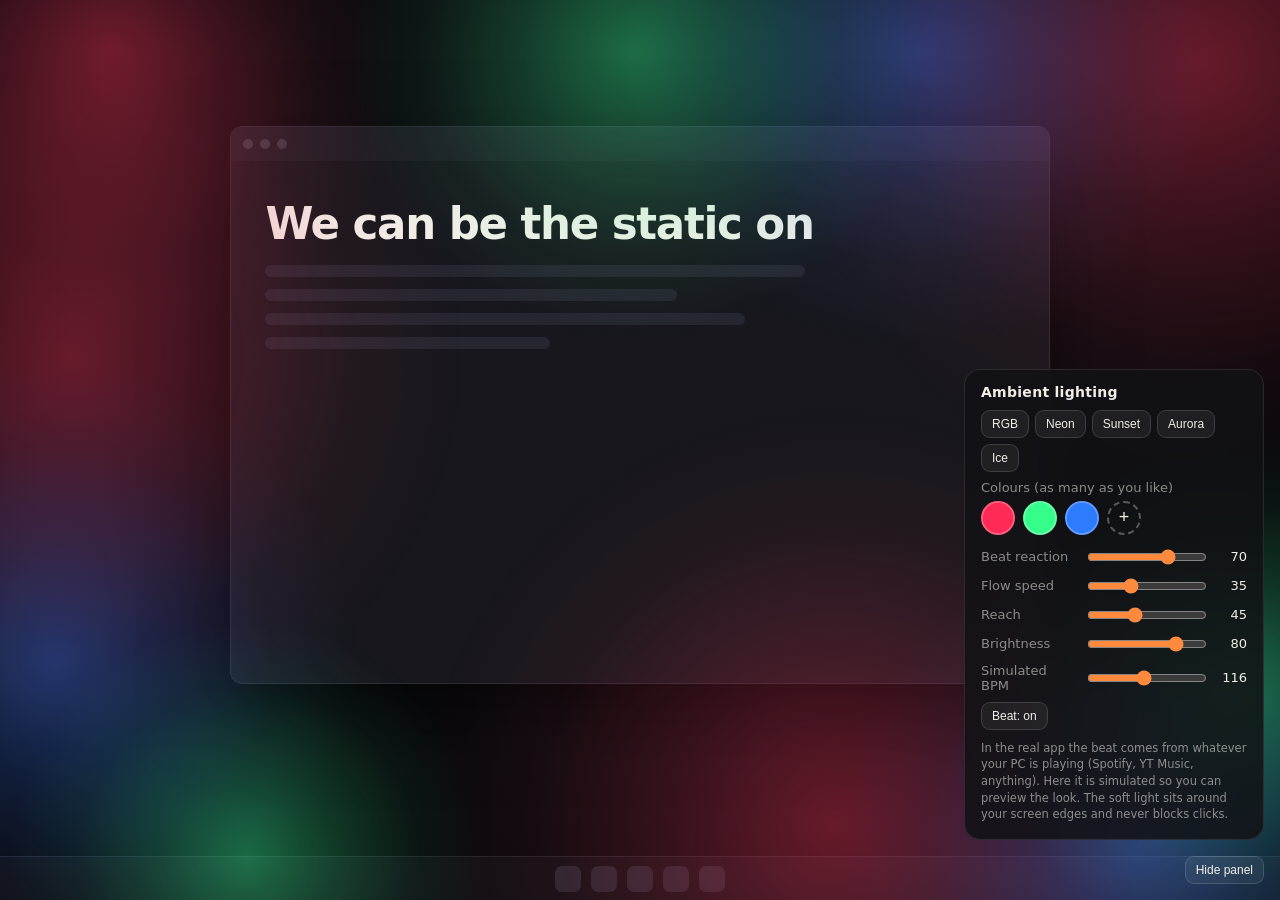
==== docs/lighting-preview.html @ 2d641ebd "Add ambient lighting preview page" ====
<!doctype html>
<html lang="en">
<head>
<meta charset="utf-8">
<meta name="viewport" content="width=device-width, initial-scale=1">
<title>Nightverse Ambient Lighting</title>
<style>
  :root { color-scheme: dark; --ink: #f2efe9; --dim: rgb(242 239 233 / .55); }
  * { box-sizing: border-box; }
  html, body { margin: 0; height: 100%; background: #050507; color: var(--ink); font-family: "Segoe UI", system-ui, sans-serif; overflow: hidden; }
  canvas#glow { position: fixed; inset: 0; width: 100%; height: 100%; z-index: 2; pointer-events: none; }
  /* a fake desktop so the ambient light has something to light up */
  .desk { position: fixed; inset: 0; background: radial-gradient(ellipse at 50% 40%, #15151b, #08080b 70%); }
  .win { position: absolute; left: 18%; top: 14%; width: 64%; height: 62%; border-radius: 12px; background: #17171d; border: 1px solid #2a2a33; box-shadow: 0 30px 80px rgb(0 0 0 / .6); overflow: hidden; }
  .win .bar { height: 34px; background: #1d1d25; display: flex; align-items: center; gap: 7px; padding: 0 12px; }
  .win .bar i { width: 10px; height: 10px; border-radius: 50%; background: #3a3a45; display: block; }
  .win .body { padding: 28px 34px; display: grid; gap: 12px; }
  .win .body b { display: block; height: 12px; border-radius: 6px; background: #262630; }
  .win .lyric { font-size: clamp(22px, 3.4vw, 54px); font-weight: 800; letter-spacing: -.03em; margin: 10px 0 4px; }
  .task { position: absolute; left: 0; right: 0; bottom: 0; height: 44px; background: #101015; border-top: 1px solid #23232b; display: flex; gap: 10px; align-items: center; justify-content: center; }
  .task i { width: 26px; height: 26px; border-radius: 7px; background: #262630; display: block; }
  #panel { position: fixed; right: 16px; bottom: 60px; z-index: 5; width: 300px; max-height: calc(100vh - 80px); overflow: auto; padding: 14px 16px 16px; border-radius: 16px; background: rgb(18 18 22 / .86); backdrop-filter: blur(18px); border: 1px solid rgb(255 255 255 / .1); font-size: 13px; }
  #panel h2 { margin: 0 0 10px; font-size: 14px; letter-spacing: .02em; }
  #panel label { display: grid; grid-template-columns: 96px 1fr 34px; align-items: center; gap: 8px; margin: 9px 0; color: var(--dim); }
  #panel label output { text-align: right; color: var(--ink); font-variant-numeric: tabular-nums; }
  input[type=range] { width: 100%; accent-color: #ff8a3d; }
  .swatches { display: flex; flex-wrap: wrap; gap: 8px; margin: 6px 0 12px; }
  .sw { position: relative; width: 34px; height: 34px; border-radius: 50%; border: 2px solid rgb(255 255 255 / .25); overflow: hidden; }
  .sw input { position: absolute; inset: -8px; width: 52px; height: 52px; border: 0; padding: 0; background: none; cursor: pointer; }
  .sw button { position: absolute; top: -1px; right: -1px; width: 15px; height: 15px; border-radius: 50%; border: 0; background: #000b; color: #fff; font-size: 10px; line-height: 15px; padding: 0; cursor: pointer; display: none; }
  .sw:hover button { display: block; }
  .add { width: 34px; height: 34px; border-radius: 50%; border: 2px dashed rgb(255 255 255 / .3); background: none; color: var(--ink); font-size: 18px; cursor: pointer; }
  .presets { display: flex; gap: 6px; flex-wrap: wrap; margin-bottom: 8px; }
  .presets button, .tog { border: 1px solid rgb(255 255 255 / .14); background: rgb(255 255 255 / .06); color: var(--ink); border-radius: 9px; padding: 6px 10px; font-size: 12px; cursor: pointer; }
  .presets button:hover, .tog:hover { background: rgb(255 255 255 / .14); }
  .note { margin-top: 10px; color: var(--dim); font-size: 11.5px; line-height: 1.45; }
  #hide { position: fixed; right: 16px; bottom: 16px; z-index: 6; }
  body.nopanel #panel { display: none; }
</style>
</head>
<body>
<div class="desk">
  <div class="win">
    <div class="bar"><i></i><i></i><i></i></div>
    <div class="body">
      <div class="lyric">We can be the static on</div>
      <b style="width:72%"></b><b style="width:55%"></b><b style="width:64%"></b><b style="width:38%"></b>
    </div>
  </div>
  <div class="task"><i></i><i></i><i></i><i></i><i></i></div>
</div>
<canvas id="glow"></canvas>

<div id="panel">
  <h2>Ambient lighting</h2>
  <div class="presets" id="presets"></div>
  <div style="color:var(--dim);margin-bottom:4px">Colours (as many as you like)</div>
  <div class="swatches" id="sw"></div>
  <label>Beat reaction <input id="react" type="range" min="0" max="100" value="70"><output></output></label>
  <label>Flow speed <input id="speed" type="range" min="0" max="100" value="35"><output></output></label>
  <label>Reach <input id="reach" type="range" min="10" max="100" value="45"><output></output></label>
  <label>Brightness <input id="bright" type="range" min="10" max="100" value="80"><output></output></label>
  <label>Simulated BPM <input id="bpm" type="range" min="60" max="180" value="116"><output></output></label>
  <button class="tog" id="beatTog">Beat: on</button>
  <div class="note">In the real app the beat comes from whatever your PC is playing (Spotify, YT Music, anything). Here it is simulated so you can preview the look. The soft light sits around your screen edges and never blocks clicks.</div>
</div>
<button class="tog" id="hide">Hide panel</button>

<script>
(() => {
  const cv = document.getElementById('glow');
  const ctx = cv.getContext('2d');
  let W = 0, H = 0, dpr = 1;
  function resize() {
    dpr = Math.min(2, window.devicePixelRatio || 1);
    W = innerWidth; H = innerHeight;
    cv.width = W * dpr; cv.height = H * dpr;
    ctx.setTransform(dpr, 0, 0, dpr, 0, 0);
  }
  addEventListener('resize', resize); resize();

  const PRESETS = {
    'RGB': ['#ff2a55', '#35ff8a', '#2d7bff'],
    'Neon': ['#ff2bd6', '#26e6ff', '#9b5cff'],
    'Sunset': ['#ff7a2f', '#ff3d6e', '#ffc65a'],
    'Aurora': ['#3dffb0', '#38b6ff', '#9a6bff'],
    'Ice': ['#9be8ff', '#5aa8ff', '#e9f7ff'],
  };
  let colors = PRESETS['RGB'].slice();
  const S = { react: .7, speed: .35, reach: .45, bright: .8, bpm: 116, beat: true };

  // ---- UI ----
  const sw = document.getElementById('sw');
  function hexToRgb(h) { const n = parseInt(h.slice(1), 16); return [n >> 16 & 255, n >> 8 & 255, n & 255]; }
  function drawSwatches() {
    sw.innerHTML = '';
    colors.forEach((c, i) => {
      const d = document.createElement('div'); d.className = 'sw'; d.style.background = c;
      const inp = document.createElement('input'); inp.type = 'color'; inp.value = c;
      inp.addEventListener('input', () => { colors[i] = inp.value; d.style.background = inp.value; });
      d.appendChild(inp);
      if (colors.length > 1) {
        const x = document.createElement('button'); x.textContent = '×';
        x.addEventListener('click', (e) => { e.preventDefault(); colors.splice(i, 1); drawSwatches(); });
        d.appendChild(x);
      }
      sw.appendChild(d);
    });
    const add = document.createElement('button'); add.className = 'add'; add.textContent = '+';
    add.addEventListener('click', () => { colors.push('#' + Math.floor(Math.random() * 0xffffff).toString(16).padStart(6, '0')); drawSwatches(); });
    if (colors.length < 12) sw.appendChild(add);
  }
  drawSwatches();
  const pre = document.getElementById('presets');
  Object.keys(PRESETS).forEach((k) => {
    const b = document.createElement('button'); b.textContent = k;
    b.addEventListener('click', () => { colors = PRESETS[k].slice(); drawSwatches(); });
    pre.appendChild(b);
  });
  function bind(id, key, scale = 100, fmt = (v) => Math.round(v * 100)) {
    const el = document.getElementById(id), out = el.parentElement.querySelector('output');
    const upd = () => { S[key] = el.value / scale; out.textContent = fmt(S[key]); };
    el.addEventListener('input', upd); upd();
  }
  bind('react', 'react'); bind('speed', 'speed'); bind('reach', 'reach'); bind('bright', 'bright');
  bind('bpm', 'bpm', 1, (v) => Math.round(v));
  const beatTog = document.getElementById('beatTog');
  beatTog.onclick = () => { S.beat = !S.beat; beatTog.textContent = 'Beat: ' + (S.beat ? 'on' : 'off'); };
  document.getElementById('hide').onclick = (e) => { document.body.classList.toggle('nopanel'); e.target.textContent = document.body.classList.contains('nopanel') ? 'Show panel' : 'Hide panel'; };

  // ---- the lighting ----
  // Fluid blobs hug the screen perimeter, drift along it, shift through the palette
  // and swell with the bass. Light bleeds inward from the edges like a backlit wall.
  const N = 10;
  const blobs = Array.from({ length: N }, (_, i) => ({
    u: i / N,                 // position along the perimeter 0..1
    drift: .6 + ((i * 37) % 10) / 10,   // individual drift factor
    ph: (i * 0.7) % 7,        // colour phase
    wob: i * 1.7,
    size: .8 + ((i * 53) % 10) / 25,
  }));

  function palette(p) {          // smooth colour at fractional index p
    const n = colors.length;
    const a = ((Math.floor(p) % n) + n) % n, b = (a + 1) % n, f = p - Math.floor(p);
    const A = hexToRgb(colors[a]), B = hexToRgb(colors[b]);
    const e = f * f * (3 - 2 * f);
    return [A[0] + (B[0] - A[0]) * e, A[1] + (B[1] - A[1]) * e, A[2] + (B[2] - A[2]) * e];
  }
  function perimeter(u) {        // point on the screen edge, with inward normal
    u = ((u % 1) + 1) % 1;
    const P = 2 * (W + H), d = u * P;
    if (d < W) return { x: d, y: 0, nx: 0, ny: 1 };
    if (d < W + H) return { x: W, y: d - W, nx: -1, ny: 0 };
    if (d < 2 * W + H) return { x: W - (d - W - H), y: H, nx: 0, ny: -1 };
    return { x: 0, y: H - (d - 2 * W - H), nx: 1, ny: 0 };
  }

  let level = 0, bass = 0, hit = 0, lastBeat = -1, kick = 0;
  let t0 = performance.now(), prev = t0, flow = 0, hue = 0;
  function simBeat(t) {
    const beatsPerSec = S.bpm / 60;
    const x = t * beatsPerSec, idx = Math.floor(x), frac = x - idx;
    if (idx !== lastBeat) { lastBeat = idx; if (S.beat) { kick = (idx % 4 === 0) ? 1 : .72; hit = 1; } }
    return Math.exp(-frac * 5.5) * kick;
  }

  function frame(now) {
    const dt = Math.min(.05, (now - prev) / 1000); prev = now;
    const t = (now - t0) / 1000;
    const env = S.beat ? simBeat(t) : 0;
    bass += (env - bass) * Math.min(1, dt * 26);              // fast attack
    if (env < bass) bass += (env - bass) * Math.min(1, dt * 6);  // slower release
    flow += dt * (.012 + S.speed * .09);
    hue += dt * (.05 + S.speed * .55);

    ctx.clearRect(0, 0, W, H);
    ctx.globalCompositeOperation = 'lighter';
    const base = Math.min(W, H);
    const reach = (.16 + S.reach * .42) * base;
    const react = S.react;

    blobs.forEach((b, i) => {
      const u = b.u + flow * b.drift + Math.sin(t * .35 + b.wob) * .018;
      const p = perimeter(u);
      const breathe = 1 + .16 * Math.sin(t * .6 + b.wob * 1.3);
      const pump = 1 + react * .75 * bass;
      const r = reach * b.size * breathe * pump;
      const inset = -r * .18 + r * .1 * react * bass;    // centre just outside the edge, pushes in on beats
      const cx = p.x + p.nx * (-inset), cy = p.y + p.ny * (-inset);
      const [R, G, B] = palette(b.ph + hue + i * .3);
      const a = Math.min(1, (.22 + .5 * S.bright) * (.62 + react * .9 * bass));
      const g = ctx.createRadialGradient(cx, cy, 0, cx, cy, r);
      g.addColorStop(0, `rgba(${R | 0},${G | 0},${B | 0},${a})`);
      g.addColorStop(.38, `rgba(${R | 0},${G | 0},${B | 0},${a * .5})`);
      g.addColorStop(.72, `rgba(${R | 0},${G | 0},${B | 0},${a * .14})`);
      g.addColorStop(1, `rgba(${R | 0},${G | 0},${B | 0},0)`);
      ctx.fillStyle = g;
      ctx.fillRect(cx - r, cy - r, r * 2, r * 2);
    });

    // thin bright rim on beats so the screen frame "flashes"
    if (react > 0 && bass > .05) {
      const rim = Math.min(1, bass * react) * .5 * S.bright;
      const [R, G, B] = palette(hue);
      const th = 3 + 22 * bass;
      ctx.globalCompositeOperation = 'lighter';
      const edge = (x, y, w, h, ox, oy, ix, iy) => {
        const g = ctx.createLinearGradient(ox, oy, ix, iy);
        g.addColorStop(0, `rgba(${R | 0},${G | 0},${B | 0},${rim})`);
        g.addColorStop(1, `rgba(${R | 0},${G | 0},${B | 0},0)`);
        ctx.fillStyle = g; ctx.fillRect(x, y, w, h);
      };
      edge(0, 0, W, th, 0, 0, 0, th);
      edge(0, H - th, W, th, 0, H, 0, H - th);
      edge(0, 0, th, H, 0, 0, th, 0);
      edge(W - th, 0, th, H, W, 0, W - th, 0);
    }
    requestAnimationFrame(frame);
  }
  requestAnimationFrame(frame);
  window.__nv = { S, setColors: (c) => { colors = c.slice(); drawSwatches(); } };
})();
</script>
</body>
</html>
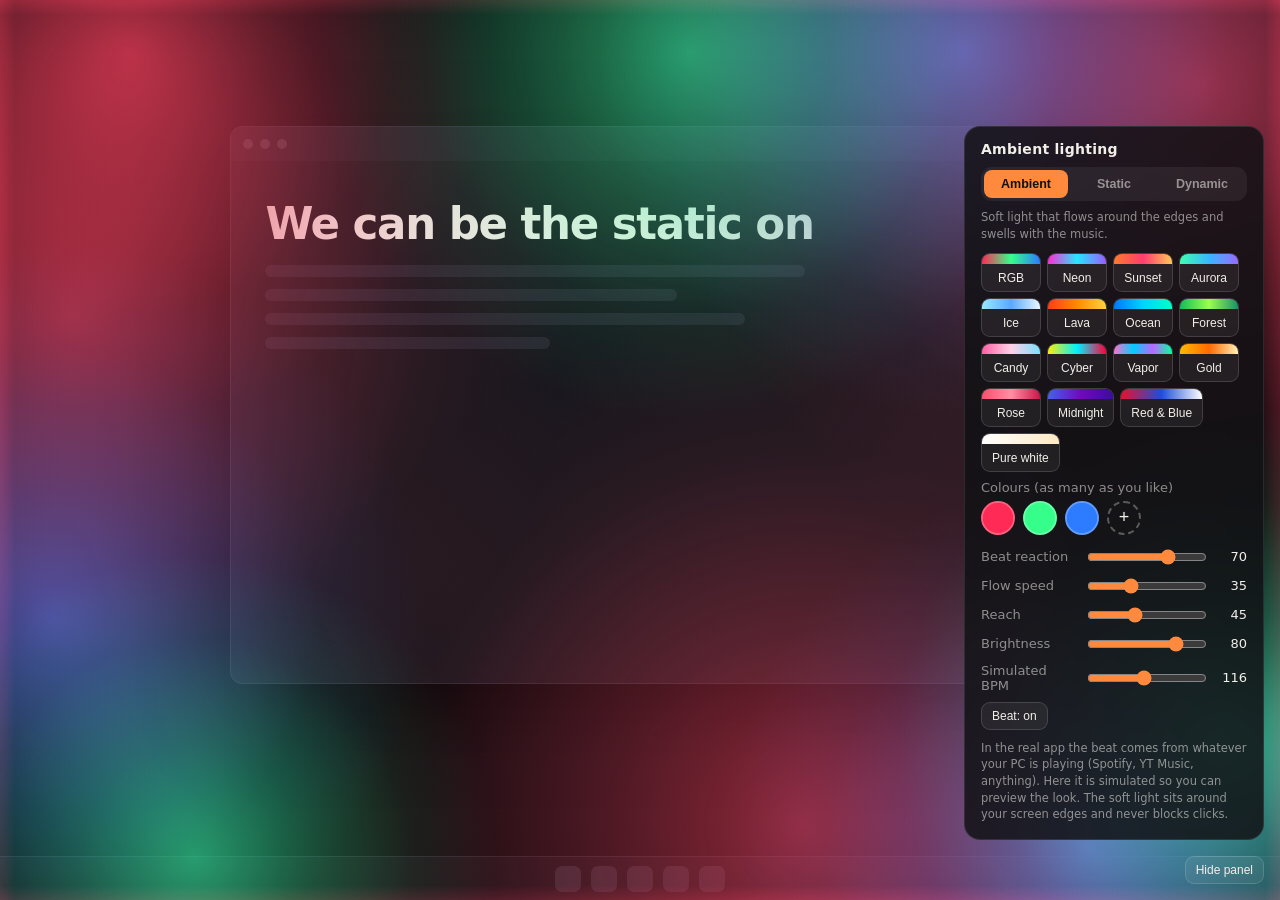
==== commit d85c1f54: "Fix vinyl/mini traps, real beat-reactive lighting (ambient/static/dynamic, palettes), WASAPI audio a" ====
--- a/docs/lighting-preview.html
+++ b/docs/lighting-preview.html
@@ -33,6 +33,11 @@
   .presets { display: flex; gap: 6px; flex-wrap: wrap; margin-bottom: 8px; }
   .presets button, .tog { border: 1px solid rgb(255 255 255 / .14); background: rgb(255 255 255 / .06); color: var(--ink); border-radius: 9px; padding: 6px 10px; font-size: 12px; cursor: pointer; }
   .presets button:hover, .tog:hover { background: rgb(255 255 255 / .14); }
+  .seg { display: grid; grid-template-columns: repeat(3, 1fr); gap: 4px; padding: 3px; border-radius: 11px; background: rgb(255 255 255 / .06); margin-bottom: 8px; }
+  .seg button { border: 0; background: transparent; color: var(--dim); border-radius: 8px; padding: 7px 0; font-weight: 700; font-size: 12.5px; cursor: pointer; }
+  .seg button.on { background: #ff8a3d; color: #111; }
+  .presets button { position: relative; padding-top: 17px; min-width: 60px; overflow: hidden; }
+  .presets button::before { content: ""; position: absolute; left: 0; right: 0; top: 0; height: 10px; background: var(--sw); }
   .note { margin-top: 10px; color: var(--dim); font-size: 11.5px; line-height: 1.45; }
   #hide { position: fixed; right: 16px; bottom: 16px; z-index: 6; }
   body.nopanel #panel { display: none; }
@@ -53,6 +58,10 @@
 
 <div id="panel">
   <h2>Ambient lighting</h2>
+  <div class="seg" id="styleSeg">
+    <button data-style="ambient">Ambient</button><button data-style="static">Static</button><button data-style="dynamic">Dynamic</button>
+  </div>
+  <div class="note" id="styleDesc" style="margin:0 0 10px"></div>
   <div class="presets" id="presets"></div>
   <div style="color:var(--dim);margin-bottom:4px">Colours (as many as you like)</div>
   <div class="swatches" id="sw"></div>
@@ -85,9 +94,20 @@
     'Sunset': ['#ff7a2f', '#ff3d6e', '#ffc65a'],
     'Aurora': ['#3dffb0', '#38b6ff', '#9a6bff'],
     'Ice': ['#9be8ff', '#5aa8ff', '#e9f7ff'],
+    'Lava': ['#ff3b1f', '#ff8a00', '#ffd23f'],
+    'Ocean': ['#0077ff', '#00d4ff', '#00ffc8'],
+    'Forest': ['#0fbf5a', '#9bff4d', '#1b8f6a'],
+    'Candy': ['#ff5fa2', '#ffd1e8', '#7be0ff'],
+    'Cyber': ['#fcee0a', '#00f0ff', '#ff003c'],
+    'Vapor': ['#ff71ce', '#01cdfe', '#b967ff', '#05ffa1'],
+    'Gold': ['#ffb800', '#ff6a00', '#fff1b8'],
+    'Rose': ['#ff4d6d', '#ff8fa3', '#c9184a'],
+    'Midnight': ['#4361ee', '#7209b7', '#3a0ca3'],
+    'Red & Blue': ['#e8112d', '#1d4ed8', '#ffffff'],
+    'Pure white': ['#ffffff', '#ffe9c4'],
   };
   let colors = PRESETS['RGB'].slice();
-  const S = { react: .7, speed: .35, reach: .45, bright: .8, bpm: 116, beat: true };
+  const S = { style: 'ambient', react: .7, speed: .35, reach: .45, bright: .8, bpm: 116, beat: true };
 
   // ---- UI ----
   const sw = document.getElementById('sw');
@@ -114,6 +134,7 @@
   const pre = document.getElementById('presets');
   Object.keys(PRESETS).forEach((k) => {
     const b = document.createElement('button'); b.textContent = k;
+    b.style.setProperty('--sw', 'linear-gradient(90deg,' + PRESETS[k].join(',') + ')');
     b.addEventListener('click', () => { colors = PRESETS[k].slice(); drawSwatches(); });
     pre.appendChild(b);
   });
@@ -124,6 +145,10 @@
   }
   bind('react', 'react'); bind('speed', 'speed'); bind('reach', 'reach'); bind('bright', 'bright');
   bind('bpm', 'bpm', 1, (v) => Math.round(v));
+  const DESC = { ambient: 'Soft light that flows around the edges and swells with the music.', static: 'Your colours held in place around the screen. No movement, no beat.', dynamic: 'Hits hard on every beat and jumps to a new shade each time.' };
+  function setStyle(v) { S.style = v; document.querySelectorAll('#styleSeg button').forEach((b) => b.classList.toggle('on', b.dataset.style === v)); document.getElementById('styleDesc').textContent = DESC[v]; }
+  document.querySelectorAll('#styleSeg button').forEach((b) => b.addEventListener('click', () => setStyle(b.dataset.style)));
+  setStyle('ambient');
   const beatTog = document.getElementById('beatTog');
   beatTog.onclick = () => { S.beat = !S.beat; beatTog.textContent = 'Beat: ' + (S.beat ? 'on' : 'off'); };
   document.getElementById('hide').onclick = (e) => { document.body.classList.toggle('nopanel'); e.target.textContent = document.body.classList.contains('nopanel') ? 'Show panel' : 'Hide panel'; };
@@ -156,40 +181,41 @@
     return { x: 0, y: H - (d - 2 * W - H), nx: 1, ny: 0 };
   }
 
-  let level = 0, bass = 0, hit = 0, lastBeat = -1, kick = 0;
+  let level = 0, bass = 0, hit = 0, lastBeat = -1, kick = 0, hueStep = 0;
   let t0 = performance.now(), prev = t0, flow = 0, hue = 0;
   function simBeat(t) {
     const beatsPerSec = S.bpm / 60;
     const x = t * beatsPerSec, idx = Math.floor(x), frac = x - idx;
-    if (idx !== lastBeat) { lastBeat = idx; if (S.beat) { kick = (idx % 4 === 0) ? 1 : .72; hit = 1; } }
+    if (idx !== lastBeat) { lastBeat = idx; if (S.beat && S.style !== 'static') { kick = (idx % 4 === 0) ? 1 : .72; hit = 1; if (S.style === 'dynamic') hueStep += .5; } }
     return Math.exp(-frac * 5.5) * kick;
   }
 
   function frame(now) {
     const dt = Math.min(.05, (now - prev) / 1000); prev = now;
     const t = (now - t0) / 1000;
-    const env = S.beat ? simBeat(t) : 0;
+    const isStatic = S.style === 'static', isDyn = S.style === 'dynamic';
+    const env = (S.beat && !isStatic) ? simBeat(t) : 0;
     bass += (env - bass) * Math.min(1, dt * 26);              // fast attack
-    if (env < bass) bass += (env - bass) * Math.min(1, dt * 6);  // slower release
-    flow += dt * (.012 + S.speed * .09);
-    hue += dt * (.05 + S.speed * .55);
+    if (env < bass) bass += (env - bass) * Math.min(1, dt * (isDyn ? 11 : 6));  // release
+    if (!isStatic) { flow += dt * (.012 + S.speed * (isDyn ? .16 : .09)); hue += dt * (.05 + S.speed * .55); }
+    const hueNow = isStatic ? 0 : hue + hueStep;
 
     ctx.clearRect(0, 0, W, H);
     ctx.globalCompositeOperation = 'lighter';
     const base = Math.min(W, H);
     const reach = (.16 + S.reach * .42) * base;
-    const react = S.react;
+    const react = isStatic ? 0 : isDyn ? Math.min(1, S.react * 1.35 + .25) : S.react;
 
     blobs.forEach((b, i) => {
-      const u = b.u + flow * b.drift + Math.sin(t * .35 + b.wob) * .018;
+      const u = b.u + flow * b.drift + (isStatic ? 0 : Math.sin(t * .35 + b.wob) * .018);
       const p = perimeter(u);
-      const breathe = 1 + .16 * Math.sin(t * .6 + b.wob * 1.3);
-      const pump = 1 + react * .75 * bass;
+      const breathe = isStatic ? 1 : 1 + .16 * Math.sin(t * .6 + b.wob * 1.3);
+      const pump = 1 + react * (isDyn ? 1 : .75) * bass;
       const r = reach * b.size * breathe * pump;
       const inset = -r * .18 + r * .1 * react * bass;    // centre just outside the edge, pushes in on beats
       const cx = p.x + p.nx * (-inset), cy = p.y + p.ny * (-inset);
-      const [R, G, B] = palette(b.ph + hue + i * .3);
-      const a = Math.min(1, (.22 + .5 * S.bright) * (.62 + react * .9 * bass));
+      const [R, G, B] = palette(b.ph + hueNow + i * .3);
+      const a = isStatic ? Math.min(1, .2 + .55 * S.bright) : isDyn ? Math.min(1, (.16 + .38 * S.bright) * (.45 + react * 1.5 * bass)) : Math.min(1, (.22 + .5 * S.bright) * (.62 + react * .9 * bass));
       const g = ctx.createRadialGradient(cx, cy, 0, cx, cy, r);
       g.addColorStop(0, `rgba(${R | 0},${G | 0},${B | 0},${a})`);
       g.addColorStop(.38, `rgba(${R | 0},${G | 0},${B | 0},${a * .5})`);
@@ -201,8 +227,8 @@
 
     // thin bright rim on beats so the screen frame "flashes"
     if (react > 0 && bass > .05) {
-      const rim = Math.min(1, bass * react) * .5 * S.bright;
-      const [R, G, B] = palette(hue);
+      const rim = Math.min(1, bass * react) * (isDyn ? .8 : .5) * S.bright;
+      const [R, G, B] = palette(hueNow);
       const th = 3 + 22 * bass;
       ctx.globalCompositeOperation = 'lighter';
       const edge = (x, y, w, h, ox, oy, ix, iy) => {
@@ -219,7 +245,7 @@
     requestAnimationFrame(frame);
   }
   requestAnimationFrame(frame);
-  window.__nv = { S, setColors: (c) => { colors = c.slice(); drawSwatches(); } };
+  window.__nv = { S, setStyle, setColors: (c) => { colors = c.slice(); drawSwatches(); } };
 })();
 </script>
 </body>
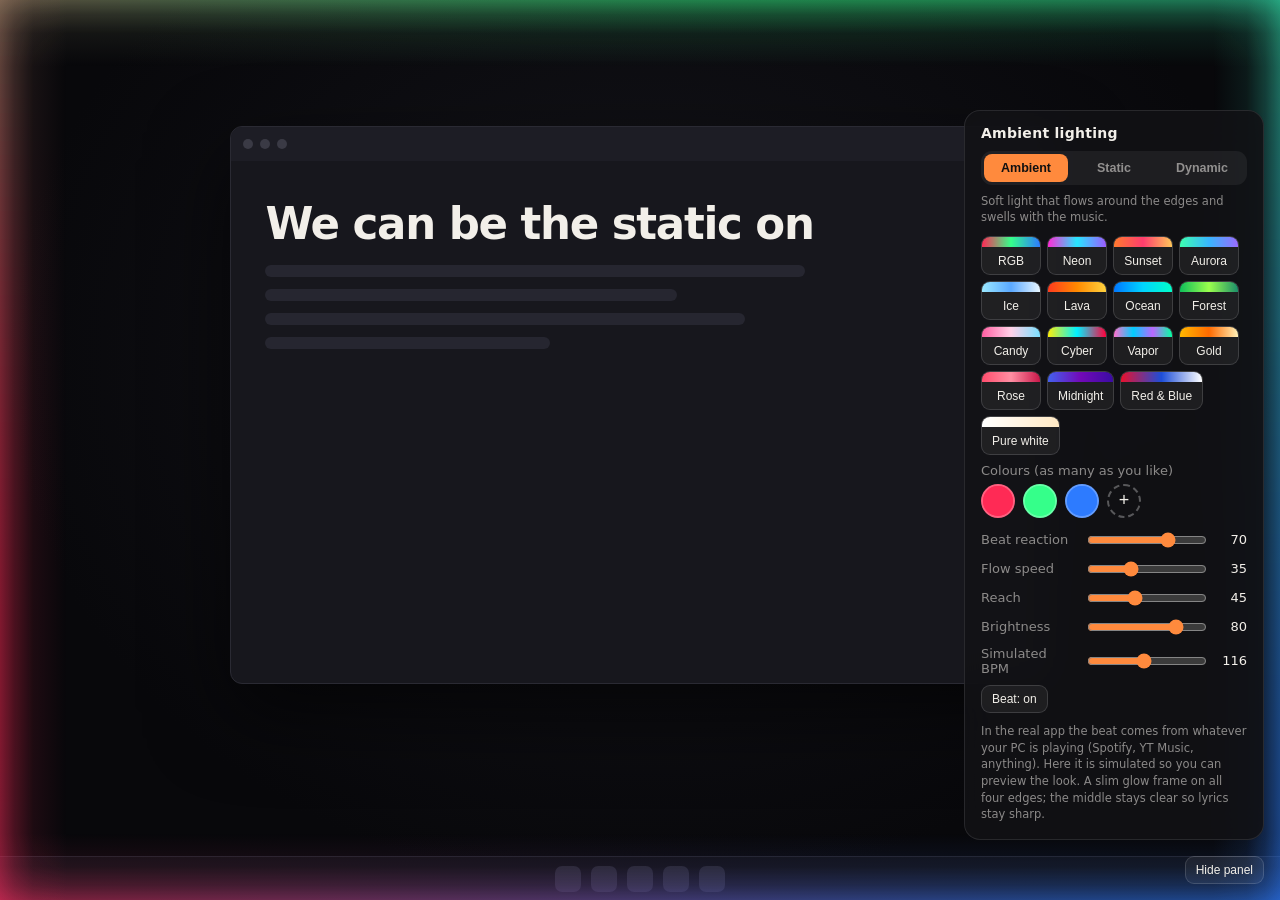
==== commit 8a2c9c00: "Lighting: slim 4-edge bezel frame that fades to transparent toward the centre (keeps lyrics crisp)" ====
--- a/docs/lighting-preview.html
+++ b/docs/lighting-preview.html
@@ -71,7 +71,7 @@
   <label>Brightness <input id="bright" type="range" min="10" max="100" value="80"><output></output></label>
   <label>Simulated BPM <input id="bpm" type="range" min="60" max="180" value="116"><output></output></label>
   <button class="tog" id="beatTog">Beat: on</button>
-  <div class="note">In the real app the beat comes from whatever your PC is playing (Spotify, YT Music, anything). Here it is simulated so you can preview the look. The soft light sits around your screen edges and never blocks clicks.</div>
+  <div class="note">In the real app the beat comes from whatever your PC is playing (Spotify, YT Music, anything). Here it is simulated so you can preview the look. A slim glow frame on all four edges; the middle stays clear so lyrics stay sharp.</div>
 </div>
 <button class="tog" id="hide">Hide panel</button>
 
@@ -201,47 +201,36 @@
     const hueNow = isStatic ? 0 : hue + hueStep;
 
     ctx.clearRect(0, 0, W, H);
-    ctx.globalCompositeOperation = 'lighter';
+    ctx.globalCompositeOperation = 'source-over';
     const base = Math.min(W, H);
-    const reach = (.16 + S.reach * .42) * base;
     const react = isStatic ? 0 : isDyn ? Math.min(1, S.react * 1.35 + .25) : S.react;
-
-    blobs.forEach((b, i) => {
-      const u = b.u + flow * b.drift + (isStatic ? 0 : Math.sin(t * .35 + b.wob) * .018);
-      const p = perimeter(u);
-      const breathe = isStatic ? 1 : 1 + .16 * Math.sin(t * .6 + b.wob * 1.3);
-      const pump = 1 + react * (isDyn ? 1 : .75) * bass;
-      const r = reach * b.size * breathe * pump;
-      const inset = -r * .18 + r * .1 * react * bass;    // centre just outside the edge, pushes in on beats
-      const cx = p.x + p.nx * (-inset), cy = p.y + p.ny * (-inset);
-      const [R, G, B] = palette(b.ph + hueNow + i * .3);
-      const a = isStatic ? Math.min(1, .2 + .55 * S.bright) : isDyn ? Math.min(1, (.16 + .38 * S.bright) * (.45 + react * 1.5 * bass)) : Math.min(1, (.22 + .5 * S.bright) * (.62 + react * .9 * bass));
-      const g = ctx.createRadialGradient(cx, cy, 0, cx, cy, r);
-      g.addColorStop(0, `rgba(${R | 0},${G | 0},${B | 0},${a})`);
-      g.addColorStop(.38, `rgba(${R | 0},${G | 0},${B | 0},${a * .5})`);
-      g.addColorStop(.72, `rgba(${R | 0},${G | 0},${B | 0},${a * .14})`);
-      g.addColorStop(1, `rgba(${R | 0},${G | 0},${B | 0},0)`);
-      ctx.fillStyle = g;
-      ctx.fillRect(cx - r, cy - r, r * 2, r * 2);
+    const pump = 1 + react * (isDyn ? .7 : .45) * bass;
+    const depth = Math.min(.16 * base, (.03 + S.reach * .09) * base * pump);
+    const alpha = isStatic ? .35 + .45 * S.bright
+      : isDyn ? Math.min(.95, (.2 + .5 * S.bright) * (.4 + react * 1.6 * bass))
+      : Math.min(.9, (.3 + .4 * S.bright) * (.7 + react * .8 * bass));
+    const P = 2 * (W + H), SEG = 64;
+    // four edge bands: colour flows along the length, fades to transparent towards the centre
+    const bands = [
+      { u0: 0, u1: W / P, rect: (k, n) => [Math.round(W * k / n), 0, Math.round(W * (k + 1) / n) - Math.round(W * k / n), depth], g: (x, y) => [x, 0, x, depth] },
+      { u0: W / P, u1: (W + H) / P, rect: (k, n) => [W - depth, Math.round(H * k / n), depth, Math.round(H * (k + 1) / n) - Math.round(H * k / n)], g: (x, y) => [W, y, W - depth, y] },
+      { u0: (W + H) / P, u1: (2 * W + H) / P, rect: (k, n) => [Math.round(W - W * (k + 1) / n), H - depth, Math.round(W - W * k / n) - Math.round(W - W * (k + 1) / n), depth], g: (x, y) => [x, H, x, H - depth] },
+      { u0: (2 * W + H) / P, u1: 1, rect: (k, n) => [0, Math.round(H - H * (k + 1) / n), depth, Math.round(H - H * k / n) - Math.round(H - H * (k + 1) / n)], g: (x, y) => [0, y, depth, y] },
+    ];
+    ctx.globalAlpha = alpha;
+    bands.forEach((bd) => {
+      for (let k = 0; k < SEG; k++) {
+        const u = bd.u0 + (bd.u1 - bd.u0) * (k + .5) / SEG;
+        const [R, G, B] = palette(hueNow + flow * 8 + u * 3);
+        const [x, y, w, h] = bd.rect(k, SEG);
+        const [x0, y0, x1, y1] = bd.g(x, y);
+        const g = ctx.createLinearGradient(x0, y0, x1, y1);
+        const c = `${R | 0},${G | 0},${B | 0}`;
+        g.addColorStop(0, `rgba(${c},1)`); g.addColorStop(.22, `rgba(${c},.55)`); g.addColorStop(.5, `rgba(${c},.18)`); g.addColorStop(1, `rgba(${c},0)`);
+        ctx.fillStyle = g; ctx.fillRect(x, y, w, h);
+      }
     });
-
-    // thin bright rim on beats so the screen frame "flashes"
-    if (react > 0 && bass > .05) {
-      const rim = Math.min(1, bass * react) * (isDyn ? .8 : .5) * S.bright;
-      const [R, G, B] = palette(hueNow);
-      const th = 3 + 22 * bass;
-      ctx.globalCompositeOperation = 'lighter';
-      const edge = (x, y, w, h, ox, oy, ix, iy) => {
-        const g = ctx.createLinearGradient(ox, oy, ix, iy);
-        g.addColorStop(0, `rgba(${R | 0},${G | 0},${B | 0},${rim})`);
-        g.addColorStop(1, `rgba(${R | 0},${G | 0},${B | 0},0)`);
-        ctx.fillStyle = g; ctx.fillRect(x, y, w, h);
-      };
-      edge(0, 0, W, th, 0, 0, 0, th);
-      edge(0, H - th, W, th, 0, H, 0, H - th);
-      edge(0, 0, th, H, 0, 0, th, 0);
-      edge(W - th, 0, th, H, W, 0, W - th, 0);
-    }
+    ctx.globalAlpha = 1;
     requestAnimationFrame(frame);
   }
   requestAnimationFrame(frame);
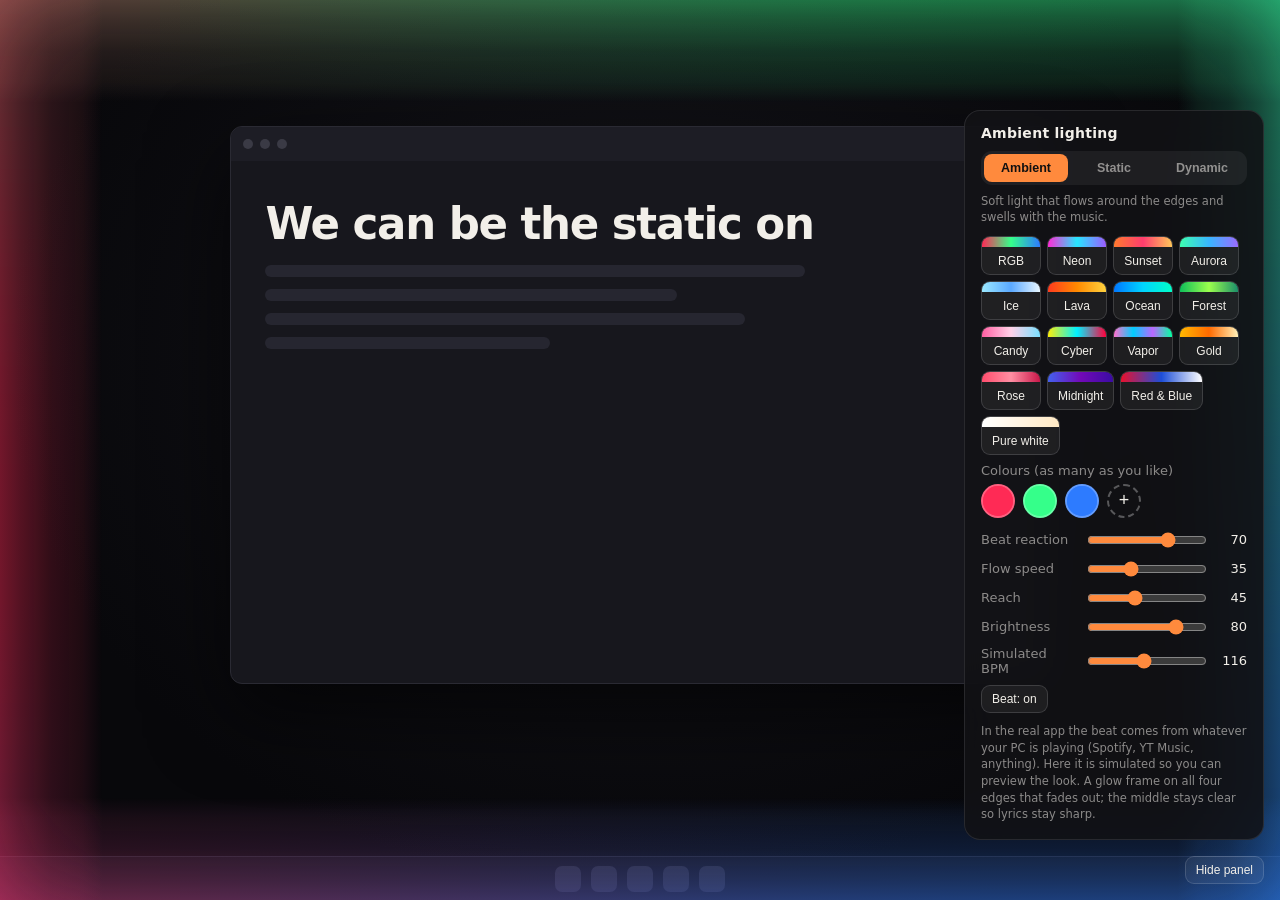
==== commit 7c2f7d27: "Lighting: moderate bezel depth and fade (strong at edge, ~25% at inner reach)" ====
--- a/docs/lighting-preview.html
+++ b/docs/lighting-preview.html
@@ -71,7 +71,7 @@
   <label>Brightness <input id="bright" type="range" min="10" max="100" value="80"><output></output></label>
   <label>Simulated BPM <input id="bpm" type="range" min="60" max="180" value="116"><output></output></label>
   <button class="tog" id="beatTog">Beat: on</button>
-  <div class="note">In the real app the beat comes from whatever your PC is playing (Spotify, YT Music, anything). Here it is simulated so you can preview the look. A slim glow frame on all four edges; the middle stays clear so lyrics stay sharp.</div>
+  <div class="note">In the real app the beat comes from whatever your PC is playing (Spotify, YT Music, anything). Here it is simulated so you can preview the look. A glow frame on all four edges that fades out; the middle stays clear so lyrics stay sharp.</div>
 </div>
 <button class="tog" id="hide">Hide panel</button>
 
@@ -205,7 +205,7 @@
     const base = Math.min(W, H);
     const react = isStatic ? 0 : isDyn ? Math.min(1, S.react * 1.35 + .25) : S.react;
     const pump = 1 + react * (isDyn ? .7 : .45) * bass;
-    const depth = Math.min(.16 * base, (.03 + S.reach * .09) * base * pump);
+    const depth = Math.min(.22 * base, (.06 + S.reach * .12) * base * pump);
     const alpha = isStatic ? .35 + .45 * S.bright
       : isDyn ? Math.min(.95, (.2 + .5 * S.bright) * (.4 + react * 1.6 * bass))
       : Math.min(.9, (.3 + .4 * S.bright) * (.7 + react * .8 * bass));
@@ -226,7 +226,7 @@
         const [x0, y0, x1, y1] = bd.g(x, y);
         const g = ctx.createLinearGradient(x0, y0, x1, y1);
         const c = `${R | 0},${G | 0},${B | 0}`;
-        g.addColorStop(0, `rgba(${c},1)`); g.addColorStop(.22, `rgba(${c},.55)`); g.addColorStop(.5, `rgba(${c},.18)`); g.addColorStop(1, `rgba(${c},0)`);
+        g.addColorStop(0, `rgba(${c},1)`); g.addColorStop(.2, `rgba(${c},.72)`); g.addColorStop(.5, `rgba(${c},.39)`); g.addColorStop(.8, `rgba(${c},.22)`); g.addColorStop(1, `rgba(${c},0)`);
         ctx.fillStyle = g; ctx.fillRect(x, y, w, h);
       }
     });
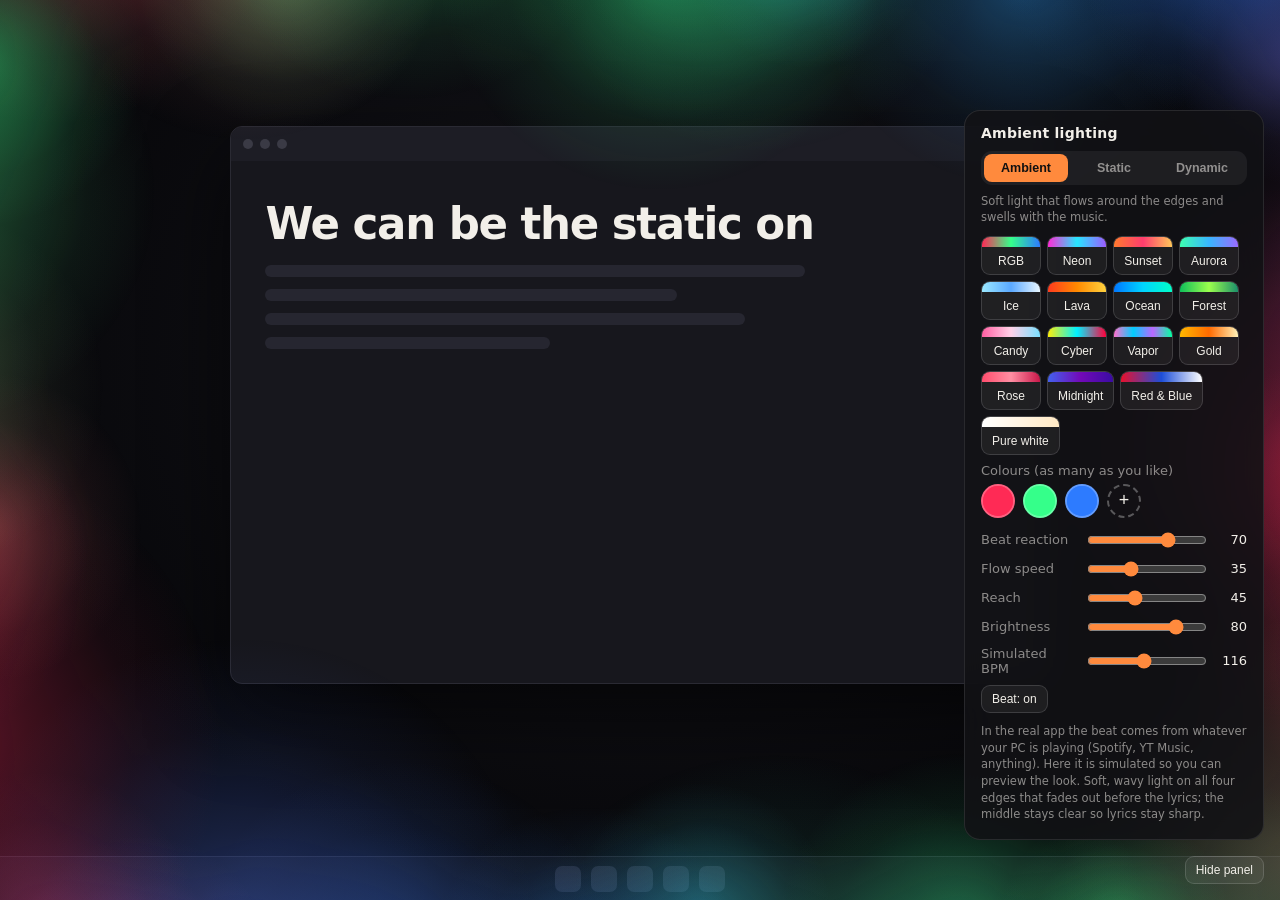
==== commit 96302e01: "Ambient lighting: soft wavy fluid light on all four edges (blurry fade, gentle at the edge)" ====
--- a/docs/lighting-preview.html
+++ b/docs/lighting-preview.html
@@ -71,7 +71,7 @@
   <label>Brightness <input id="bright" type="range" min="10" max="100" value="80"><output></output></label>
   <label>Simulated BPM <input id="bpm" type="range" min="60" max="180" value="116"><output></output></label>
   <button class="tog" id="beatTog">Beat: on</button>
-  <div class="note">In the real app the beat comes from whatever your PC is playing (Spotify, YT Music, anything). Here it is simulated so you can preview the look. A glow frame on all four edges that fades out; the middle stays clear so lyrics stay sharp.</div>
+  <div class="note">In the real app the beat comes from whatever your PC is playing (Spotify, YT Music, anything). Here it is simulated so you can preview the look. Soft, wavy light on all four edges that fades out before the lyrics; the middle stays clear so lyrics stay sharp.</div>
 </div>
 <button class="tog" id="hide">Hide panel</button>
 
@@ -156,13 +156,13 @@
   // ---- the lighting ----
   // Fluid blobs hug the screen perimeter, drift along it, shift through the palette
   // and swell with the bass. Light bleeds inward from the edges like a backlit wall.
-  const N = 10;
+  const N = 32;
   const blobs = Array.from({ length: N }, (_, i) => ({
     u: i / N,                 // position along the perimeter 0..1
     drift: .6 + ((i * 37) % 10) / 10,   // individual drift factor
-    ph: (i * 0.7) % 7,        // colour phase
+    ph: i * 0.22,        // colour phase
     wob: i * 1.7,
-    size: .8 + ((i * 53) % 10) / 25,
+    size: .85 + ((i * 53) % 10) / 30,
   }));
 
   function palette(p) {          // smooth colour at fractional index p
@@ -204,33 +204,25 @@
     ctx.globalCompositeOperation = 'source-over';
     const base = Math.min(W, H);
     const react = isStatic ? 0 : isDyn ? Math.min(1, S.react * 1.35 + .25) : S.react;
-    const pump = 1 + react * (isDyn ? .7 : .45) * bass;
-    const depth = Math.min(.22 * base, (.06 + S.reach * .12) * base * pump);
-    const alpha = isStatic ? .35 + .45 * S.bright
-      : isDyn ? Math.min(.95, (.2 + .5 * S.bright) * (.4 + react * 1.6 * bass))
-      : Math.min(.9, (.3 + .4 * S.bright) * (.7 + react * .8 * bass));
-    const P = 2 * (W + H), SEG = 64;
-    // four edge bands: colour flows along the length, fades to transparent towards the centre
-    const bands = [
-      { u0: 0, u1: W / P, rect: (k, n) => [Math.round(W * k / n), 0, Math.round(W * (k + 1) / n) - Math.round(W * k / n), depth], g: (x, y) => [x, 0, x, depth] },
-      { u0: W / P, u1: (W + H) / P, rect: (k, n) => [W - depth, Math.round(H * k / n), depth, Math.round(H * (k + 1) / n) - Math.round(H * k / n)], g: (x, y) => [W, y, W - depth, y] },
-      { u0: (W + H) / P, u1: (2 * W + H) / P, rect: (k, n) => [Math.round(W - W * (k + 1) / n), H - depth, Math.round(W - W * k / n) - Math.round(W - W * (k + 1) / n), depth], g: (x, y) => [x, H, x, H - depth] },
-      { u0: (2 * W + H) / P, u1: 1, rect: (k, n) => [0, Math.round(H - H * (k + 1) / n), depth, Math.round(H - H * k / n) - Math.round(H - H * (k + 1) / n)], g: (x, y) => [0, y, depth, y] },
-    ];
-    ctx.globalAlpha = alpha;
-    bands.forEach((bd) => {
-      for (let k = 0; k < SEG; k++) {
-        const u = bd.u0 + (bd.u1 - bd.u0) * (k + .5) / SEG;
-        const [R, G, B] = palette(hueNow + flow * 8 + u * 3);
-        const [x, y, w, h] = bd.rect(k, SEG);
-        const [x0, y0, x1, y1] = bd.g(x, y);
-        const g = ctx.createLinearGradient(x0, y0, x1, y1);
-        const c = `${R | 0},${G | 0},${B | 0}`;
-        g.addColorStop(0, `rgba(${c},1)`); g.addColorStop(.2, `rgba(${c},.72)`); g.addColorStop(.5, `rgba(${c},.39)`); g.addColorStop(.8, `rgba(${c},.22)`); g.addColorStop(1, `rgba(${c},0)`);
-        ctx.fillStyle = g; ctx.fillRect(x, y, w, h);
-      }
+    const reach = (.10 + S.reach * .2) * base;
+    const pump = 1 + react * (isDyn ? .9 : .55) * bass;
+    const alpha = isStatic ? .2 + .36 * S.bright
+      : isDyn ? Math.min(.8, (.2 + .34 * S.bright) * (.5 + react * 1.5 * bass))
+      : Math.min(.62, (.2 + .3 * S.bright) * (.75 + react * .7 * bass));
+    blobs.forEach((b) => {
+      const u = b.u + (isStatic ? 0 : flow * .5 * b.drift + Math.sin(t * .3 + b.wob) * .012);
+      const p = perimeter(u);
+      const wave = isStatic ? 1 : 1 + .32 * Math.sin(t * .55 + b.wob) + .12 * Math.sin(t * 1.3 + b.wob * 2.1);
+      const r = reach * b.size * wave * pump;
+      const inset = r * (.30 + (isStatic ? 0 : .22 * Math.sin(t * .45 + b.wob * 1.4)));
+      const cx = p.x - p.nx * inset, cy = p.y - p.ny * inset;
+      const [R, G, B] = palette(b.ph + (isStatic ? 0 : hueNow + flow * 2));
+      const c = `${R | 0},${G | 0},${B | 0}`;
+      const g = ctx.createRadialGradient(cx, cy, 0, cx, cy, r);
+      g.addColorStop(0, `rgba(${c},${alpha})`); g.addColorStop(.35, `rgba(${c},${alpha * .55})`);
+      g.addColorStop(.7, `rgba(${c},${alpha * .16})`); g.addColorStop(1, `rgba(${c},0)`);
+      ctx.fillStyle = g; ctx.fillRect(cx - r, cy - r, r * 2, r * 2);
     });
-    ctx.globalAlpha = 1;
     requestAnimationFrame(frame);
   }
   requestAnimationFrame(frame);
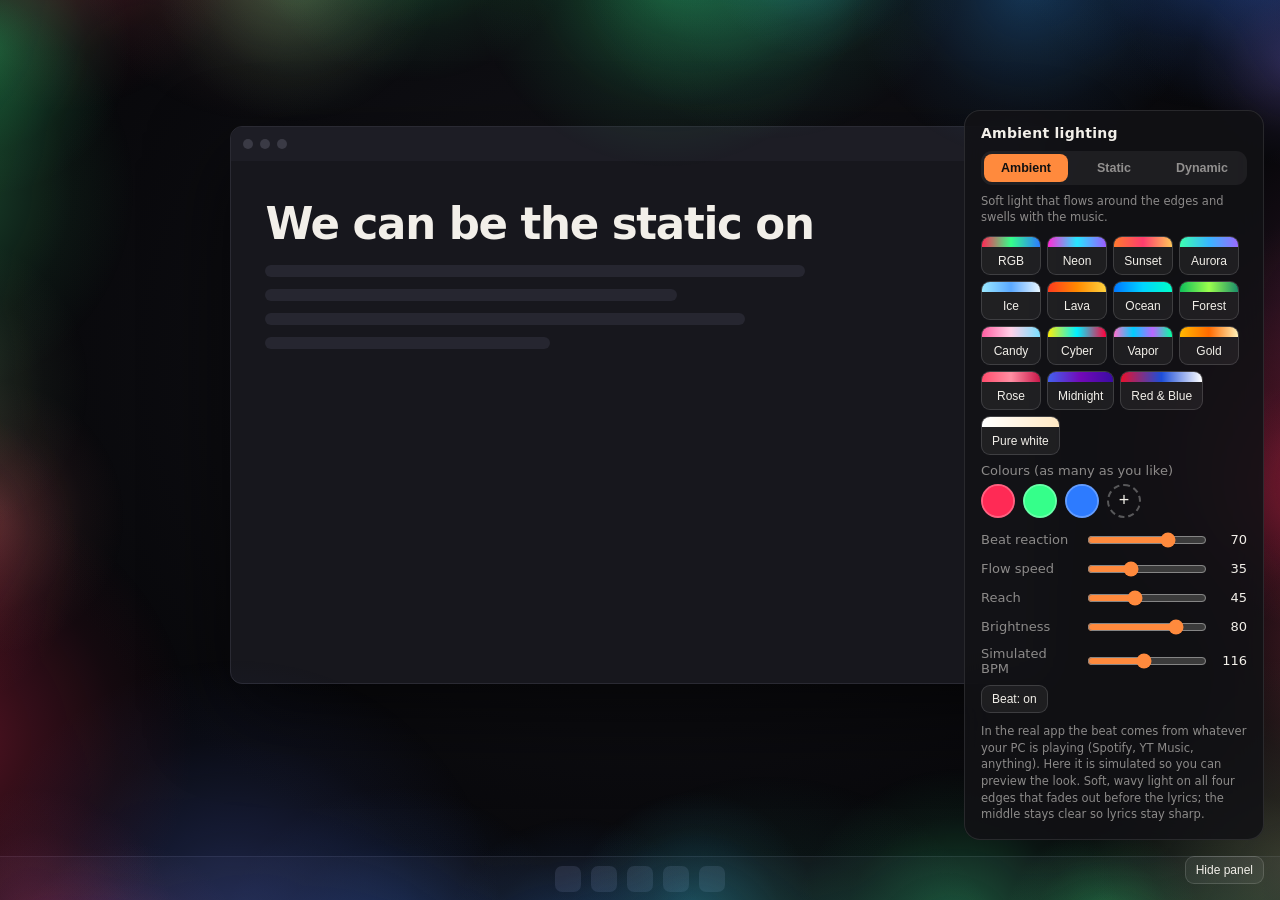
==== commit b8ed1d21: "Lighting: fade to a faint minimum when the cursor is near screen edges/taskbar" ====
--- a/docs/lighting-preview.html
+++ b/docs/lighting-preview.html
@@ -181,6 +181,9 @@
     return { x: 0, y: H - (d - 2 * W - H), nx: 1, ny: 0 };
   }
 
+  const mouse = { x: 0, y: 0, in: false }; let dim = 1;
+  addEventListener('mousemove', (e) => { mouse.x = e.clientX; mouse.y = e.clientY; mouse.in = true; });
+  document.addEventListener('mouseleave', () => { mouse.in = false; });
   let level = 0, bass = 0, hit = 0, lastBeat = -1, kick = 0, hueStep = 0;
   let t0 = performance.now(), prev = t0, flow = 0, hue = 0;
   function simBeat(t) {
@@ -209,6 +212,11 @@
     const alpha = isStatic ? .2 + .36 * S.bright
       : isDyn ? Math.min(.8, (.2 + .34 * S.bright) * (.5 + react * 1.5 * bass))
       : Math.min(.62, (.2 + .3 * S.bright) * (.75 + react * .7 * bass));
+    // dim to a faint minimum while the cursor is near an edge / taskbar, so other apps stay easy to see
+    const zone = Math.max(90, .16 * base), edgeD = Math.min(mouse.x, W - mouse.x, mouse.y, H - mouse.y);
+    const dimT = mouse.in && edgeD < zone ? .15 + .85 * Math.max(0, edgeD) / zone : 1;
+    dim += (dimT - dim) * Math.min(1, dt * (dimT < dim ? 8 : 2.5));
+    const A = alpha * dim;
     blobs.forEach((b) => {
       const u = b.u + (isStatic ? 0 : flow * .5 * b.drift + Math.sin(t * .3 + b.wob) * .012);
       const p = perimeter(u);
@@ -219,8 +227,8 @@
       const [R, G, B] = palette(b.ph + (isStatic ? 0 : hueNow + flow * 2));
       const c = `${R | 0},${G | 0},${B | 0}`;
       const g = ctx.createRadialGradient(cx, cy, 0, cx, cy, r);
-      g.addColorStop(0, `rgba(${c},${alpha})`); g.addColorStop(.35, `rgba(${c},${alpha * .55})`);
-      g.addColorStop(.7, `rgba(${c},${alpha * .16})`); g.addColorStop(1, `rgba(${c},0)`);
+      g.addColorStop(0, `rgba(${c},${A})`); g.addColorStop(.35, `rgba(${c},${A * .55})`);
+      g.addColorStop(.7, `rgba(${c},${A * .16})`); g.addColorStop(1, `rgba(${c},0)`);
       ctx.fillStyle = g; ctx.fillRect(cx - r, cy - r, r * 2, r * 2);
     });
     requestAnimationFrame(frame);
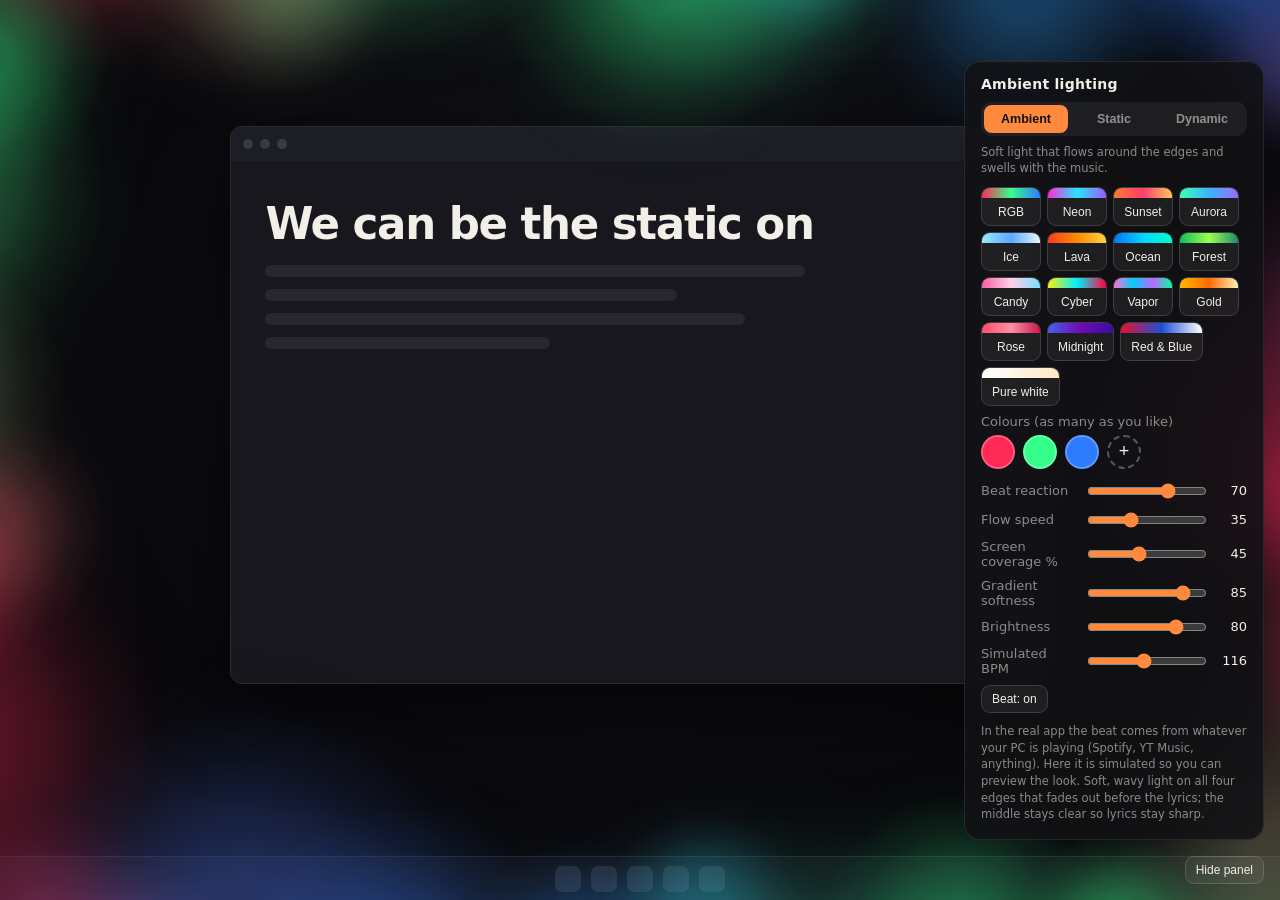
==== commit 3365b929: "Lighting: user-controlled gradient softness and screen coverage %" ====
--- a/docs/lighting-preview.html
+++ b/docs/lighting-preview.html
@@ -67,7 +67,8 @@
   <div class="swatches" id="sw"></div>
   <label>Beat reaction <input id="react" type="range" min="0" max="100" value="70"><output></output></label>
   <label>Flow speed <input id="speed" type="range" min="0" max="100" value="35"><output></output></label>
-  <label>Reach <input id="reach" type="range" min="10" max="100" value="45"><output></output></label>
+  <label>Screen coverage % <input id="reach" type="range" min="5" max="100" value="45"><output></output></label>
+  <label>Gradient softness <input id="grad" type="range" min="0" max="100" value="85"><output></output></label>
   <label>Brightness <input id="bright" type="range" min="10" max="100" value="80"><output></output></label>
   <label>Simulated BPM <input id="bpm" type="range" min="60" max="180" value="116"><output></output></label>
   <button class="tog" id="beatTog">Beat: on</button>
@@ -107,7 +108,7 @@
     'Pure white': ['#ffffff', '#ffe9c4'],
   };
   let colors = PRESETS['RGB'].slice();
-  const S = { style: 'ambient', react: .7, speed: .35, reach: .45, bright: .8, bpm: 116, beat: true };
+  const S = { style: 'ambient', react: .7, speed: .35, reach: .45, grad: .85, bright: .8, bpm: 116, beat: true };
 
   // ---- UI ----
   const sw = document.getElementById('sw');
@@ -143,7 +144,7 @@
     const upd = () => { S[key] = el.value / scale; out.textContent = fmt(S[key]); };
     el.addEventListener('input', upd); upd();
   }
-  bind('react', 'react'); bind('speed', 'speed'); bind('reach', 'reach'); bind('bright', 'bright');
+  bind('react', 'react'); bind('speed', 'speed'); bind('reach', 'reach'); bind('grad', 'grad'); bind('bright', 'bright');
   bind('bpm', 'bpm', 1, (v) => Math.round(v));
   const DESC = { ambient: 'Soft light that flows around the edges and swells with the music.', static: 'Your colours held in place around the screen. No movement, no beat.', dynamic: 'Hits hard on every beat and jumps to a new shade each time.' };
   function setStyle(v) { S.style = v; document.querySelectorAll('#styleSeg button').forEach((b) => b.classList.toggle('on', b.dataset.style === v)); document.getElementById('styleDesc').textContent = DESC[v]; }
@@ -207,7 +208,9 @@
     ctx.globalCompositeOperation = 'source-over';
     const base = Math.min(W, H);
     const react = isStatic ? 0 : isDyn ? Math.min(1, S.react * 1.35 + .25) : S.react;
-    const reach = (.10 + S.reach * .2) * base;
+    const reach = (.07 + S.reach * .27) * base;
+    const plateau = .6 * (1 - S.grad);
+    const fade = [0, 1, 2, 3, 4, 5].map((k) => { const q = Math.min(1, Math.max(0, (k * .2 - plateau) / (1 - plateau))); return Math.pow(1 - q * q * (3 - 2 * q), 1.5); });
     const pump = 1 + react * (isDyn ? .9 : .55) * bass;
     const alpha = isStatic ? .2 + .36 * S.bright
       : isDyn ? Math.min(.8, (.2 + .34 * S.bright) * (.5 + react * 1.5 * bass))
@@ -227,8 +230,8 @@
       const [R, G, B] = palette(b.ph + (isStatic ? 0 : hueNow + flow * 2));
       const c = `${R | 0},${G | 0},${B | 0}`;
       const g = ctx.createRadialGradient(cx, cy, 0, cx, cy, r);
-      g.addColorStop(0, `rgba(${c},${A})`); g.addColorStop(.35, `rgba(${c},${A * .55})`);
-      g.addColorStop(.7, `rgba(${c},${A * .16})`); g.addColorStop(1, `rgba(${c},0)`);
+      for (let k = 0; k < 5; k++) g.addColorStop(k * .2, `rgba(${c},${Math.min(1, A * fade[k])})`);
+      g.addColorStop(1, `rgba(${c},0)`);
       ctx.fillStyle = g; ctx.fillRect(cx - r, cy - r, r * 2, r * 2);
     });
     requestAnimationFrame(frame);
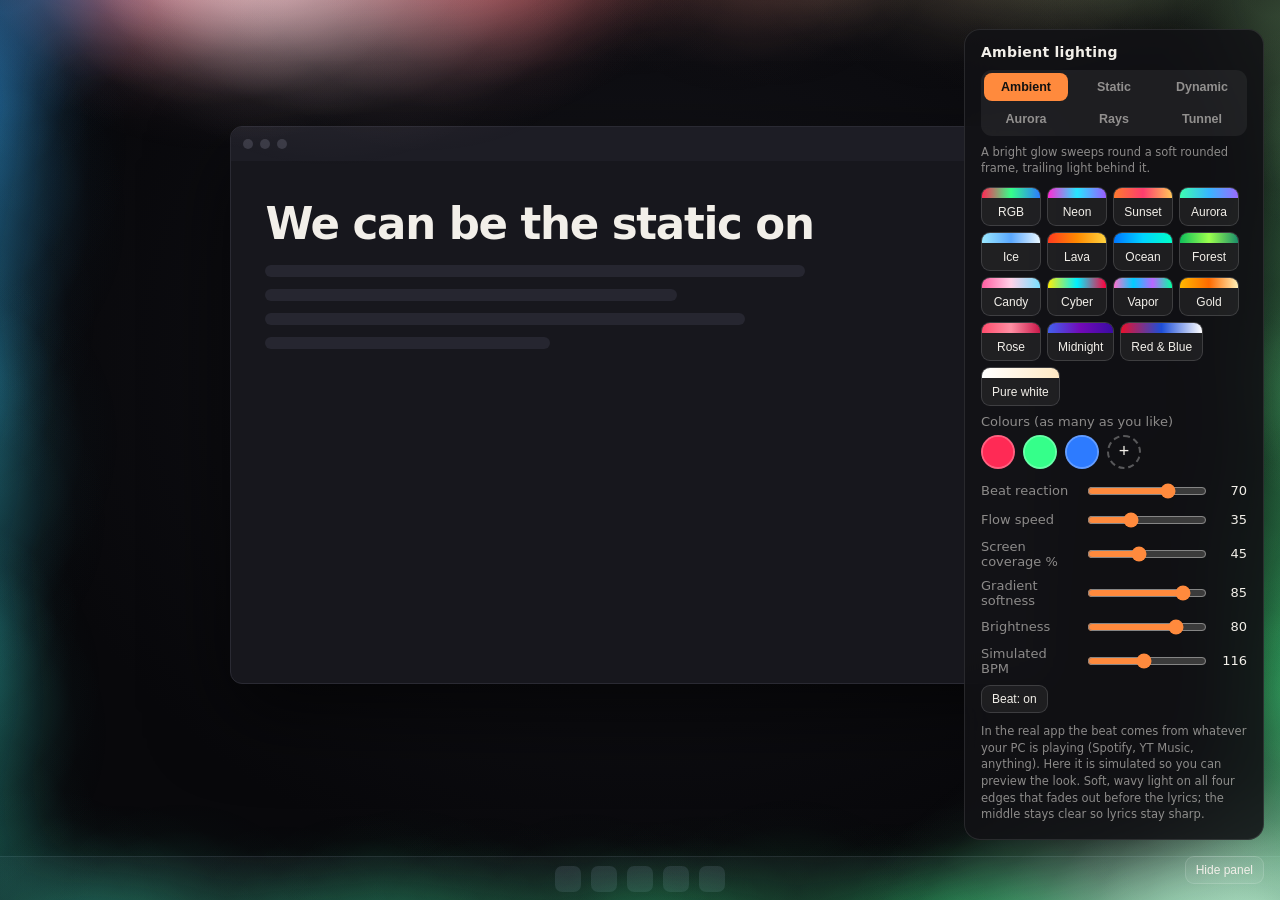
==== commit f1d1425e: "Lighting: rounded-frame sweeping Ambient, plus Aurora curtain, Rays and Tunnel styles" ====
--- a/docs/lighting-preview.html
+++ b/docs/lighting-preview.html
@@ -59,7 +59,7 @@
 <div id="panel">
   <h2>Ambient lighting</h2>
   <div class="seg" id="styleSeg">
-    <button data-style="ambient">Ambient</button><button data-style="static">Static</button><button data-style="dynamic">Dynamic</button>
+    <button data-style="ambient">Ambient</button><button data-style="static">Static</button><button data-style="dynamic">Dynamic</button><button data-style="aurora">Aurora</button><button data-style="rays">Rays</button><button data-style="tunnel">Tunnel</button>
   </div>
   <div class="note" id="styleDesc" style="margin:0 0 10px"></div>
   <div class="presets" id="presets"></div>
@@ -146,7 +146,14 @@
   }
   bind('react', 'react'); bind('speed', 'speed'); bind('reach', 'reach'); bind('grad', 'grad'); bind('bright', 'bright');
   bind('bpm', 'bpm', 1, (v) => Math.round(v));
-  const DESC = { ambient: 'Soft light that flows around the edges and swells with the music.', static: 'Your colours held in place around the screen. No movement, no beat.', dynamic: 'Hits hard on every beat and jumps to a new shade each time.' };
+  const DESC = {
+    ambient: 'A bright glow sweeps round a soft rounded frame, trailing light behind it.',
+    static: 'Your colours held in place around the screen. No movement, no beat.',
+    dynamic: 'Hits hard on every beat and jumps to a new shade each time.',
+    aurora: 'Northern-lights curtain: soft bars on every edge, dancing to the music.',
+    rays: 'Thin neon streaks shoot inwards from the edges, faster on the beat.',
+    tunnel: 'Neon rings run inwards like a lit tunnel, a new one on every beat.',
+  };
   function setStyle(v) { S.style = v; document.querySelectorAll('#styleSeg button').forEach((b) => b.classList.toggle('on', b.dataset.style === v)); document.getElementById('styleDesc').textContent = DESC[v]; }
   document.querySelectorAll('#styleSeg button').forEach((b) => b.addEventListener('click', () => setStyle(b.dataset.style)));
   setStyle('ambient');
@@ -157,14 +164,9 @@
   // ---- the lighting ----
   // Fluid blobs hug the screen perimeter, drift along it, shift through the palette
   // and swell with the bass. Light bleeds inward from the edges like a backlit wall.
-  const N = 32;
-  const blobs = Array.from({ length: N }, (_, i) => ({
-    u: i / N,                 // position along the perimeter 0..1
-    drift: .6 + ((i * 37) % 10) / 10,   // individual drift factor
-    ph: i * 0.22,        // colour phase
-    wob: i * 1.7,
-    size: .85 + ((i * 53) % 10) / 30,
-  }));
+  const NB = 56, NBAR = 72, NRING = 6;
+  const blobs = Array.from({ length: NB }, (_, i) => ({ u: i / NB, wob: i * 1.7, size: .85 + ((i * 53) % 10) / 30 }));
+  const bars = Array.from({ length: NBAR }, (_, i) => ({ seed: (i * 97 % 101) / 101, ph: (i * 61 % 97) / 97 }));
 
   function palette(p) {          // smooth colour at fractional index p
     const n = colors.length;
@@ -173,24 +175,50 @@
     const e = f * f * (3 - 2 * f);
     return [A[0] + (B[0] - A[0]) * e, A[1] + (B[1] - A[1]) * e, A[2] + (B[2] - A[2]) * e];
   }
-  function perimeter(u) {        // point on the screen edge, with inward normal
+  const hot = (c, t) => t <= 0 ? c : c.map((v) => v + (255 - v) * Math.min(1, t));
+  const rgb = (c) => `${c[0] | 0},${c[1] | 0},${c[2] | 0}`;
+  const corner = () => Math.min(.13 * Math.min(W, H), Math.min(W, H) / 2);
+
+  function perimeter(u) {        // point + inward normal on a rounded-rectangle frame
     u = ((u % 1) + 1) % 1;
-    const P = 2 * (W + H), d = u * P;
-    if (d < W) return { x: d, y: 0, nx: 0, ny: 1 };
-    if (d < W + H) return { x: W, y: d - W, nx: -1, ny: 0 };
-    if (d < 2 * W + H) return { x: W - (d - W - H), y: H, nx: 0, ny: -1 };
-    return { x: 0, y: H - (d - 2 * W - H), nx: 1, ny: 0 };
+    const r = corner(), sw = Math.max(0, W - 2 * r), sh = Math.max(0, H - 2 * r), arc = Math.PI * r / 2;
+    let d = u * (2 * (sw + sh) + 4 * arc);
+    if (d < sw) return { x: r + d, y: 0, nx: 0, ny: 1 };
+    d -= sw;
+    if (d < arc) { const a = -Math.PI / 2 + d / r; return { x: W - r + r * Math.cos(a), y: r + r * Math.sin(a), nx: -Math.cos(a), ny: -Math.sin(a) }; }
+    d -= arc;
+    if (d < sh) return { x: W, y: r + d, nx: -1, ny: 0 };
+    d -= sh;
+    if (d < arc) { const a = d / r; return { x: W - r + r * Math.cos(a), y: H - r + r * Math.sin(a), nx: -Math.cos(a), ny: -Math.sin(a) }; }
+    d -= arc;
+    if (d < sw) return { x: W - r - d, y: H, nx: 0, ny: -1 };
+    d -= sw;
+    if (d < arc) { const a = Math.PI / 2 + d / r; return { x: r + r * Math.cos(a), y: H - r + r * Math.sin(a), nx: -Math.cos(a), ny: -Math.sin(a) }; }
+    d -= arc;
+    if (d < sh) return { x: 0, y: H - r - d, nx: 1, ny: 0 };
+    d -= sh;
+    const a = Math.PI + d / r; return { x: r + r * Math.cos(a), y: r + r * Math.sin(a), nx: -Math.cos(a), ny: -Math.sin(a) };
+  }
+  function sweep(u, head, width) {   // hot head with a tail trailing behind it
+    const behind = ((head - u) % 1 + 1) % 1, gap = Math.min(behind, 1 - behind);
+    return Math.min(1.4, Math.exp(-Math.pow(gap / (width * .42), 2)) + .6 * Math.exp(-behind / (width * 2.4)));
   }
 
   const mouse = { x: 0, y: 0, in: false }; let dim = 1;
   addEventListener('mousemove', (e) => { mouse.x = e.clientX; mouse.y = e.clientY; mouse.in = true; });
   document.addEventListener('mouseleave', () => { mouse.in = false; });
-  let level = 0, bass = 0, hit = 0, lastBeat = -1, kick = 0, hueStep = 0;
+  let bass = 0, lastBeat = -1, kick = 0, hueStep = 0, ringPhase = 0;
   let t0 = performance.now(), prev = t0, flow = 0, hue = 0;
   function simBeat(t) {
-    const beatsPerSec = S.bpm / 60;
-    const x = t * beatsPerSec, idx = Math.floor(x), frac = x - idx;
-    if (idx !== lastBeat) { lastBeat = idx; if (S.beat && S.style !== 'static') { kick = (idx % 4 === 0) ? 1 : .72; hit = 1; if (S.style === 'dynamic') hueStep += .5; } }
+    const x = t * (S.bpm / 60), idx = Math.floor(x), frac = x - idx;
+    if (idx !== lastBeat) {
+      lastBeat = idx;
+      if (S.beat && S.style !== 'static') {
+        kick = (idx % 4 === 0) ? 1 : .72;
+        if (S.style === 'dynamic') hueStep += .5;
+        if (S.style === 'tunnel') ringPhase += 1 / NRING;
+      }
+    }
     return Math.exp(-frac * 5.5) * kick;
   }
 
@@ -198,10 +226,15 @@
     const dt = Math.min(.05, (now - prev) / 1000); prev = now;
     const t = (now - t0) / 1000;
     const isStatic = S.style === 'static', isDyn = S.style === 'dynamic';
+    const isAurora = S.style === 'aurora', isRays = S.style === 'rays', isTunnel = S.style === 'tunnel';
     const env = (S.beat && !isStatic) ? simBeat(t) : 0;
-    bass += (env - bass) * Math.min(1, dt * 26);              // fast attack
-    if (env < bass) bass += (env - bass) * Math.min(1, dt * (isDyn ? 11 : 6));  // release
-    if (!isStatic) { flow += dt * (.012 + S.speed * (isDyn ? .16 : .09)); hue += dt * (.05 + S.speed * .55); }
+    bass += (env - bass) * Math.min(1, dt * 26);
+    if (env < bass) bass += (env - bass) * Math.min(1, dt * (isDyn ? 11 : 6));
+    if (!isStatic) {
+      flow += dt * (.012 + S.speed * (isDyn ? .16 : .09));
+      hue += dt * (.05 + S.speed * .55);
+      if (isTunnel) ringPhase += dt * (.08 + S.speed * .35);
+    }
     const hueNow = isStatic ? 0 : hue + hueStep;
 
     ctx.clearRect(0, 0, W, H);
@@ -211,31 +244,125 @@
     const reach = (.07 + S.reach * .27) * base;
     const plateau = .6 * (1 - S.grad);
     const fade = [0, 1, 2, 3, 4, 5].map((k) => { const q = Math.min(1, Math.max(0, (k * .2 - plateau) / (1 - plateau))); return Math.pow(1 - q * q * (3 - 2 * q), 1.5); });
-    const pump = 1 + react * (isDyn ? .9 : .55) * bass;
-    const alpha = isStatic ? .2 + .36 * S.bright
-      : isDyn ? Math.min(.8, (.2 + .34 * S.bright) * (.5 + react * 1.5 * bass))
-      : Math.min(.62, (.2 + .3 * S.bright) * (.75 + react * .7 * bass));
+
     // dim to a faint minimum while the cursor is near an edge / taskbar, so other apps stay easy to see
     const zone = Math.max(90, .16 * base), edgeD = Math.min(mouse.x, W - mouse.x, mouse.y, H - mouse.y);
     const dimT = mouse.in && edgeD < zone ? .15 + .85 * Math.max(0, edgeD) / zone : 1;
     dim += (dimT - dim) * Math.min(1, dt * (dimT < dim ? 8 : 2.5));
-    const A = alpha * dim;
+
+    if (isAurora || isRays) drawBars(t, hueNow, react, reach, isRays);
+    else if (isTunnel) drawRings(hueNow, react, reach);
+    else drawBand(t, hueNow, react, isStatic, isDyn, reach, fade);
+    requestAnimationFrame(frame);
+  }
+
+  // ---- ambient / static / dynamic: a glowing band around the rounded frame ----
+  function drawBand(t, hueNow, react, isStatic, isDyn, reach, fade) {
+    const head1 = flow * 2.1, head2 = flow * 1.37 + .47;
+    const width = .06 + .05 * (1 - S.speed), flare = 1 + react * .9 * bass;
+    let alpha = isStatic ? .2 + .36 * S.bright
+      : isDyn ? Math.min(.8, (.2 + .34 * S.bright) * (.5 + react * 1.5 * bass))
+      : Math.min(.72, .22 + .34 * S.bright);
+    alpha *= dim;
     blobs.forEach((b) => {
-      const u = b.u + (isStatic ? 0 : flow * .5 * b.drift + Math.sin(t * .3 + b.wob) * .012);
+      const u = b.u + (isStatic ? 0 : Math.sin(t * .3 + b.wob) * .004);
       const p = perimeter(u);
-      const wave = isStatic ? 1 : 1 + .32 * Math.sin(t * .55 + b.wob) + .12 * Math.sin(t * 1.3 + b.wob * 2.1);
-      const r = reach * b.size * wave * pump;
-      const inset = r * (.30 + (isStatic ? 0 : .22 * Math.sin(t * .45 + b.wob * 1.4)));
+      let lvl, hotness;
+      if (isStatic) { lvl = 1; hotness = 0; }
+      else if (isDyn) { lvl = .55 + .9 * bass; hotness = .35 * bass; }
+      else {
+        const sv = Math.max(sweep(u, head1, width), sweep(u, head2 % 1, width * .8)) * flare;
+        lvl = .34 + 1.0 * sv;
+        hotness = Math.min(.75, .9 * Math.max(0, sv - .45));
+      }
+      const wave = isStatic ? 1 : 1 + .12 * Math.sin(t * .55 + b.wob);
+      const r = reach * b.size * wave * (.52 + .62 * Math.min(1.3, lvl));
+      const inset = r * .34;
       const cx = p.x - p.nx * inset, cy = p.y - p.ny * inset;
-      const [R, G, B] = palette(b.ph + (isStatic ? 0 : hueNow + flow * 2));
-      const c = `${R | 0},${G | 0},${B | 0}`;
+      const c = rgb(hot(palette(b.u * 1.6 + (isStatic ? 0 : hueNow)), hotness));
+      const A = Math.min(1, alpha * Math.min(1.25, lvl));
       const g = ctx.createRadialGradient(cx, cy, 0, cx, cy, r);
       for (let k = 0; k < 5; k++) g.addColorStop(k * .2, `rgba(${c},${Math.min(1, A * fade[k])})`);
       g.addColorStop(1, `rgba(${c},0)`);
       ctx.fillStyle = g; ctx.fillRect(cx - r, cy - r, r * 2, r * 2);
     });
-    requestAnimationFrame(frame);
-  }
+  }
+
+  // ---- aurora curtain / neon rays ----
+  function drawBars(t, hueNow, react, reach, rays) {
+    const alpha = Math.min(.8, (rays ? .3 : .26) + .42 * S.bright) * dim;
+    const pump = 1 + react * (rays ? 1.1 : .85) * bass;
+    const per = NBAR / 4;
+    const place = (x, y, w, h, r) => { ctx.beginPath(); ctx.roundRect(x, y, w, h, r); ctx.fill(); };
+    bars.forEach((b, i) => {
+      const edge = Math.min(3, Math.floor(i / per)), k = i % per;
+      const span = (edge === 0 || edge === 2) ? W : H, slot = span / per;
+      const pos = slot * (k + .5) + (b.seed - .5) * slot * .6;
+      const thick = rays ? Math.max(2, slot * .085) : Math.max(4, slot * (.26 + .24 * b.seed));
+      const wob = Math.sin(t * (rays ? 1.1 : .5) * (.6 + b.seed) + b.ph * 9.4);
+      let len, headA;
+      if (rays) {
+        const travel = (t * (.35 + S.speed * 1.5) * (.6 + b.seed * .9) + b.ph) % 1;
+        len = reach * (.3 + 1.0 * travel) * pump;
+        headA = Math.sin(Math.PI * Math.min(1, travel * 1.15));
+      } else {
+        len = reach * (.3 + .4 * b.seed + .25 * wob) * pump;
+        headA = .72 + .28 * wob;
+      }
+      len = Math.max(6, len);
+      const col = palette(b.ph * 2.4 + hueNow + edge * .35);
+      const c = rgb(col), tip = rgb(hot(col, .6));
+      const A = Math.min(1, alpha * headA);
+
+      // a soft wide halo first, then the brighter core on top
+      for (const pass of [0, 1]) {
+        const halo = pass === 0;
+        const a = halo ? A * .4 : A;
+        const th = halo ? thick * (rays ? 5.5 : 2.4) : thick;
+        const ln = halo ? len * (rays ? .95 : 1.05) : len;
+        let x, y, w, h, gx0, gy0, gx1, gy1;
+        if (edge === 0) { x = pos - th / 2; y = 0; w = th; h = ln; gx0 = x; gy0 = 0; gx1 = x; gy1 = ln; }
+        else if (edge === 1) { x = W - ln; y = pos - th / 2; w = ln; h = th; gx0 = W; gy0 = y; gx1 = W - ln; gy1 = y; }
+        else if (edge === 2) { x = pos - th / 2; y = H - ln; w = th; h = ln; gx0 = x; gy0 = H; gx1 = x; gy1 = H - ln; }
+        else { x = 0; y = pos - th / 2; w = ln; h = th; gx0 = 0; gy0 = y; gx1 = ln; gy1 = y; }
+        const g = ctx.createLinearGradient(gx0, gy0, gx1, gy1);
+        if (rays) {
+          g.addColorStop(0, `rgba(${c},0)`); g.addColorStop(.35, `rgba(${c},${a * .22})`);
+          g.addColorStop(.75, `rgba(${c},${a * .8})`); g.addColorStop(1, `rgba(${halo ? c : tip},${a})`);
+        } else {
+          g.addColorStop(0, `rgba(${c},${a})`); g.addColorStop(.35, `rgba(${c},${a * .55})`);
+          g.addColorStop(.75, `rgba(${c},${a * .15})`); g.addColorStop(1, `rgba(${c},0)`);
+        }
+        ctx.fillStyle = g;
+        place(x, y, w, h, th / 2);
+      }
+    });
+  }
+
+  // ---- tunnel: neon rings receding inwards ----
+  function drawRings(hueNow, react, reach) {
+    const alpha = Math.min(.75, .18 + .45 * S.bright) * dim;
+    const pump = 1 + react * .5 * bass;
+    for (let i = 0; i < NRING; i++) {
+      const p = ((ringPhase + i / NRING) % 1 + 1) % 1;
+      const inset = reach * p * 1.15, w = W - 2 * inset, h = H - 2 * inset;
+      if (w <= 2 || h <= 2) continue;
+      const near = 1 - p;
+      const A = alpha * Math.pow(near, 2.2) * (.45 + .75 * pump * near);
+      const col = palette(i * .6 + hueNow);
+      const thick = Math.max(1.2, reach * .022 * (.5 + near));
+      const rad = Math.max(0, corner() - inset * .6);
+      for (let k = 0; k < 3; k++) {
+        const mul = k === 0 ? 7 : k === 1 ? 2.6 : 1;
+        const fa = k === 0 ? .12 : k === 1 ? .33 : 1;
+        const c = rgb(k === 2 ? hot(col, .45) : col);
+        ctx.strokeStyle = `rgba(${c},${Math.min(1, Math.max(0, A * fa))})`;
+        ctx.lineWidth = thick * mul;
+        ctx.beginPath(); ctx.roundRect(inset, inset, w, h, rad); ctx.stroke();
+      }
+    }
+  }
+
   requestAnimationFrame(frame);
   window.__nv = { S, setStyle, setColors: (c) => { colors = c.slice(); drawSwatches(); } };
 })();
